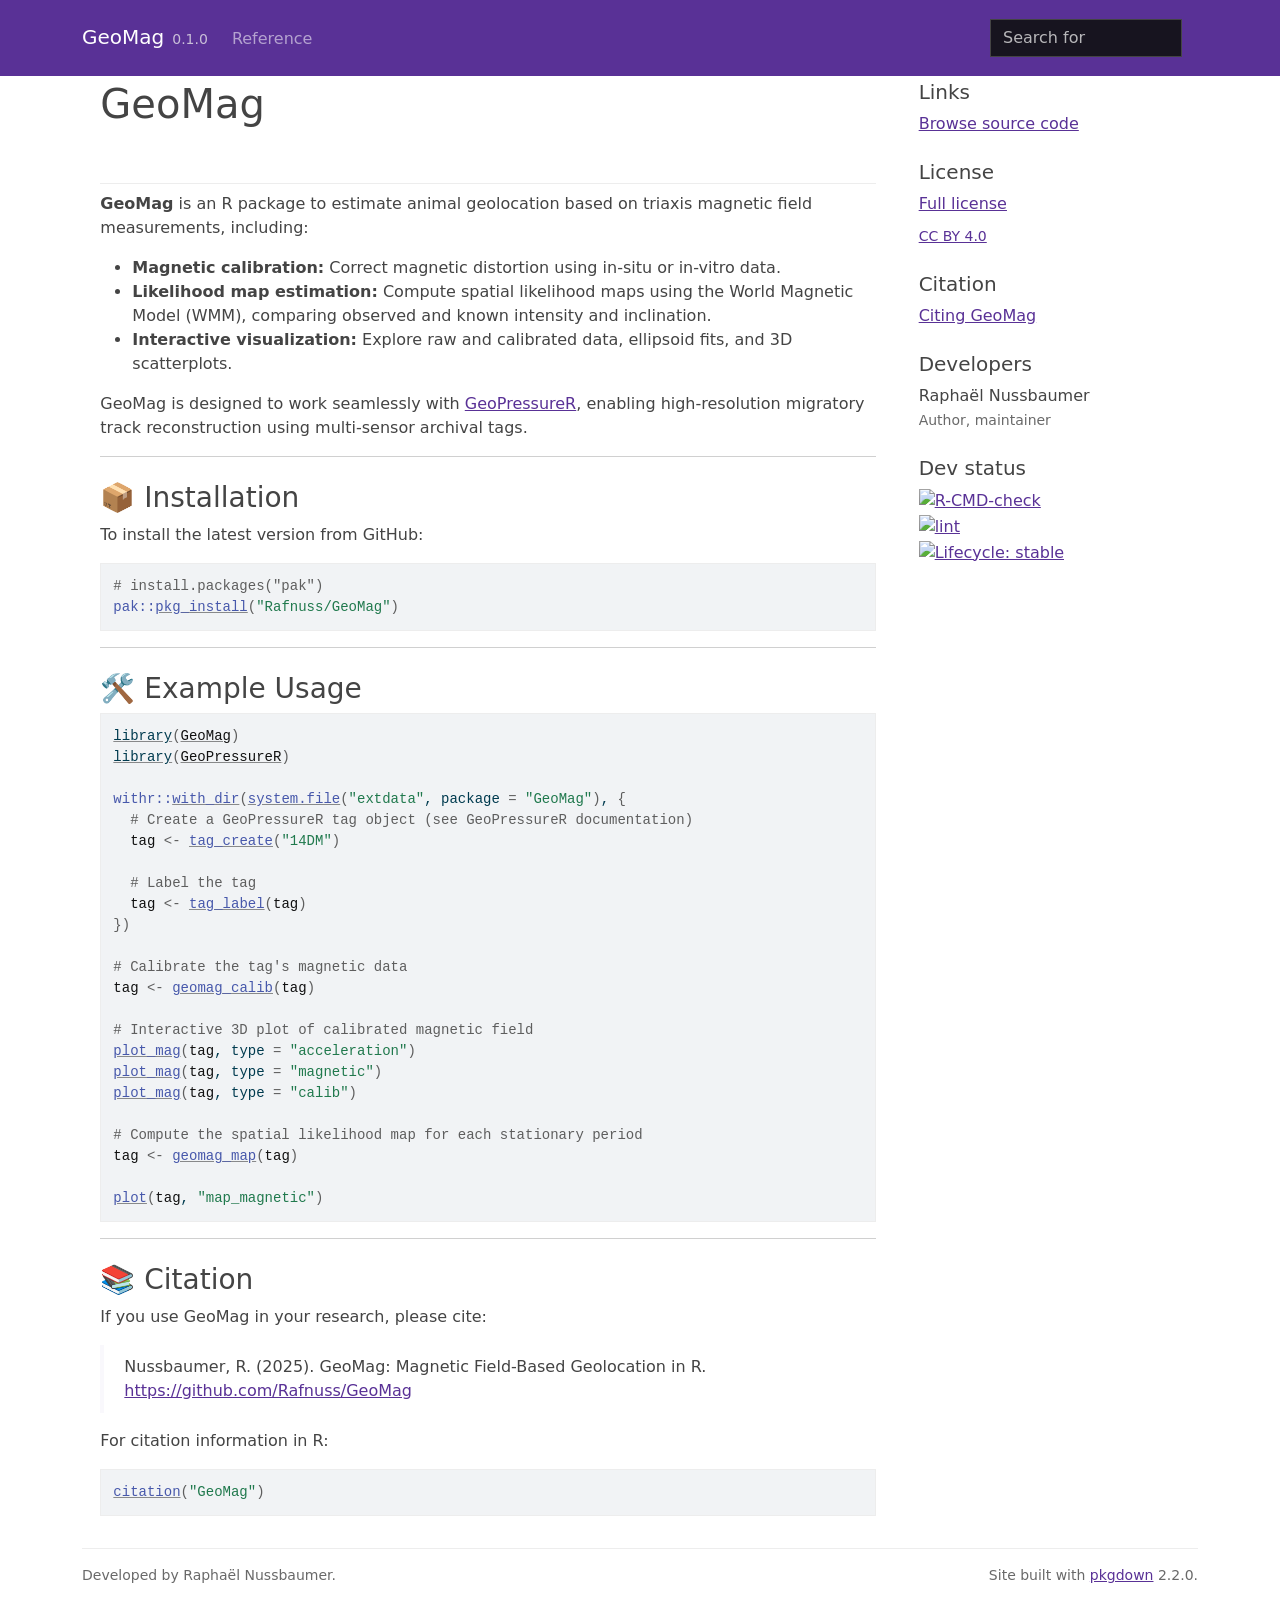
==== index.html @ 4edea18a "Deploying to gh-pages from @ GeoPressure/GeoMag@e01e5991250f959f240f48147a87729125f19604 🚀" ====
<!DOCTYPE html>
<!-- Generated by pkgdown: do not edit by hand --><html lang="en">
<head>
<meta http-equiv="Content-Type" content="text/html; charset=UTF-8">
<meta charset="utf-8">
<meta http-equiv="X-UA-Compatible" content="IE=edge">
<meta name="viewport" content="width=device-width, initial-scale=1, shrink-to-fit=no">
<title>Geolocation by Magnetic Field • GeoMag</title>
<script src="deps/jquery-3.6.0/jquery-3.6.0.min.js"></script><meta name="viewport" content="width=device-width, initial-scale=1, shrink-to-fit=no">
<link href="deps/bootstrap-5.3.1/bootstrap.min.css" rel="stylesheet">
<script src="deps/bootstrap-5.3.1/bootstrap.bundle.min.js"></script><link href="deps/font-awesome-6.5.2/css/all.min.css" rel="stylesheet">
<link href="deps/font-awesome-6.5.2/css/v4-shims.min.css" rel="stylesheet">
<script src="deps/headroom-0.11.0/headroom.min.js"></script><script src="deps/headroom-0.11.0/jQuery.headroom.min.js"></script><script src="deps/bootstrap-toc-1.0.1/bootstrap-toc.min.js"></script><script src="deps/clipboard.js-2.0.11/clipboard.min.js"></script><script src="deps/search-1.0.0/autocomplete.jquery.min.js"></script><script src="deps/search-1.0.0/fuse.min.js"></script><script src="deps/search-1.0.0/mark.min.js"></script><!-- pkgdown --><script src="pkgdown.js"></script><meta property="og:title" content="Geolocation by Magnetic Field">
<meta name="description" content="Provides methods to produce likelihood maps of position based on magnetic field data, including calibration, outlier removal, and interactive 3D visualization. Designed for use with animal geolocation workflows and fully compatible with the GeoPressureR framework (see https://raphaelnussbaumer.com/GeoPressureR). Includes functions for calibration, map generation, and integration with World Magnetic Model data.">
<meta property="og:description" content="Provides methods to produce likelihood maps of position based on magnetic field data, including calibration, outlier removal, and interactive 3D visualization. Designed for use with animal geolocation workflows and fully compatible with the GeoPressureR framework (see https://raphaelnussbaumer.com/GeoPressureR). Includes functions for calibration, map generation, and integration with World Magnetic Model data.">
</head>
<body>
    <a href="#main" class="visually-hidden-focusable">Skip to contents</a>


    <nav class="navbar navbar-expand-lg fixed-top bg-primary" data-bs-theme="dark" aria-label="Site navigation"><div class="container">

    <a class="navbar-brand me-2" href="index.html">GeoMag</a>

    <small class="nav-text text-muted me-auto" data-bs-toggle="tooltip" data-bs-placement="bottom" title="">0.1.0</small>


    <button class="navbar-toggler" type="button" data-bs-toggle="collapse" data-bs-target="#navbar" aria-controls="navbar" aria-expanded="false" aria-label="Toggle navigation">
      <span class="navbar-toggler-icon"></span>
    </button>

    <div id="navbar" class="collapse navbar-collapse ms-3">
      <ul class="navbar-nav me-auto">
<li class="nav-item"><a class="nav-link" href="reference/index.html">Reference</a></li>
      </ul>
<ul class="navbar-nav">
<li class="nav-item"><form class="form-inline" role="search">
 <input class="form-control" type="search" name="search-input" id="search-input" autocomplete="off" aria-label="Search site" placeholder="Search for" data-search-index="search.json">
</form></li>
<li class="nav-item"><a class="external-link nav-link" href="https://github.com/Rafnuss/GeoMag/" aria-label="GitHub"><span class="fa fab fa-github fa-lg"></span></a></li>
      </ul>
</div>


  </div>
</nav><div class="container template-home">
<div class="row">
  <main id="main" class="col-md-9"><div class="section level1">
<div class="page-header"><h1 id="geomag">GeoMag<a class="anchor" aria-label="anchor" href="#geomag"></a>
</h1></div>
<!-- badges: start -->

<p><strong>GeoMag</strong> is an R package to estimate animal geolocation based on triaxis magnetic field measurements, including:</p>
<ul>
<li>
<strong>Magnetic calibration:</strong> Correct magnetic distortion using in-situ or in-vitro data.</li>
<li>
<strong>Likelihood map estimation:</strong> Compute spatial likelihood maps using the World Magnetic Model (WMM), comparing observed and known intensity and inclination.</li>
<li>
<strong>Interactive visualization:</strong> Explore raw and calibrated data, ellipsoid fits, and 3D scatterplots.</li>
</ul>
<p>GeoMag is designed to work seamlessly with <a href="https://raphaelnussbaumer.com/GeoPressureR" class="external-link">GeoPressureR</a>, enabling high-resolution migratory track reconstruction using multi-sensor archival tags.</p>
<hr>
<div class="section level2">
<h2 id="id_-installation">📦 Installation<a class="anchor" aria-label="anchor" href="#id_-installation"></a>
</h2>
<p>To install the latest version from GitHub:</p>
<div class="sourceCode" id="cb1"><pre class="downlit sourceCode r">
<code class="sourceCode R"><span><span class="co"># install.packages("pak")</span></span>
<span><span class="fu">pak</span><span class="fu">::</span><span class="fu"><a href="https://pak.r-lib.org/reference/pkg_install.html" class="external-link">pkg_install</a></span><span class="op">(</span><span class="st">"Rafnuss/GeoMag"</span><span class="op">)</span></span></code></pre></div>
<hr>
</div>
<div class="section level2">
<h2 id="id_️-example-usage">🛠️ Example Usage<a class="anchor" aria-label="anchor" href="#id_%EF%B8%8F-example-usage"></a>
</h2>
<div class="sourceCode" id="cb2"><pre class="downlit sourceCode r">
<code class="sourceCode R"><span><span class="kw"><a href="https://rdrr.io/r/base/library.html" class="external-link">library</a></span><span class="op">(</span><span class="va"><a href="https://github.com/Rafnuss/GeoMag" class="external-link">GeoMag</a></span><span class="op">)</span></span>
<span><span class="kw"><a href="https://rdrr.io/r/base/library.html" class="external-link">library</a></span><span class="op">(</span><span class="va"><a href="https://github.com/GeoPressure/GeoPressureR" class="external-link">GeoPressureR</a></span><span class="op">)</span></span>
<span></span>
<span><span class="fu">withr</span><span class="fu">::</span><span class="fu"><a href="https://withr.r-lib.org/reference/with_dir.html" class="external-link">with_dir</a></span><span class="op">(</span><span class="fu"><a href="https://rdrr.io/r/base/system.file.html" class="external-link">system.file</a></span><span class="op">(</span><span class="st">"extdata"</span>, package <span class="op">=</span> <span class="st">"GeoMag"</span><span class="op">)</span>, <span class="op">{</span></span>
<span>  <span class="co"># Create a GeoPressureR tag object (see GeoPressureR documentation)</span></span>
<span>  <span class="va">tag</span> <span class="op">&lt;-</span> <span class="fu"><a href="https://geopressure.org/GeoPressureR/reference/tag_create.html" class="external-link">tag_create</a></span><span class="op">(</span><span class="st">"14DM"</span><span class="op">)</span></span>
<span></span>
<span>  <span class="co"># Label the tag</span></span>
<span>  <span class="va">tag</span> <span class="op">&lt;-</span> <span class="fu"><a href="https://geopressure.org/GeoPressureR/reference/tag_label.html" class="external-link">tag_label</a></span><span class="op">(</span><span class="va">tag</span><span class="op">)</span></span>
<span><span class="op">}</span><span class="op">)</span></span>
<span></span>
<span><span class="co"># Calibrate the tag's magnetic data</span></span>
<span><span class="va">tag</span> <span class="op">&lt;-</span> <span class="fu"><a href="reference/geomag_calib.html">geomag_calib</a></span><span class="op">(</span><span class="va">tag</span><span class="op">)</span></span>
<span></span>
<span><span class="co"># Interactive 3D plot of calibrated magnetic field</span></span>
<span><span class="fu"><a href="reference/plot_mag.html">plot_mag</a></span><span class="op">(</span><span class="va">tag</span>, type <span class="op">=</span> <span class="st">"acceleration"</span><span class="op">)</span></span>
<span><span class="fu"><a href="reference/plot_mag.html">plot_mag</a></span><span class="op">(</span><span class="va">tag</span>, type <span class="op">=</span> <span class="st">"magnetic"</span><span class="op">)</span></span>
<span><span class="fu"><a href="reference/plot_mag.html">plot_mag</a></span><span class="op">(</span><span class="va">tag</span>, type <span class="op">=</span> <span class="st">"calib"</span><span class="op">)</span></span>
<span></span>
<span><span class="co"># Compute the spatial likelihood map for each stationary period</span></span>
<span><span class="va">tag</span> <span class="op">&lt;-</span> <span class="fu"><a href="reference/geomag_map.html">geomag_map</a></span><span class="op">(</span><span class="va">tag</span><span class="op">)</span></span>
<span></span>
<span><span class="fu"><a href="https://rdrr.io/r/graphics/plot.default.html" class="external-link">plot</a></span><span class="op">(</span><span class="va">tag</span>, <span class="st">"map_magnetic"</span><span class="op">)</span></span></code></pre></div>
<hr>
</div>
<div class="section level2">
<h2 id="id_-citation">📚 Citation<a class="anchor" aria-label="anchor" href="#id_-citation"></a>
</h2>
<p>If you use GeoMag in your research, please cite:</p>
<blockquote>
<p>Nussbaumer, R. (2025). GeoMag: Magnetic Field-Based Geolocation in R. <a href="https://github.com/Rafnuss/GeoMag" class="external-link uri">https://github.com/Rafnuss/GeoMag</a></p>
</blockquote>
<p>For citation information in R:</p>
<div class="sourceCode" id="cb3"><pre class="downlit sourceCode r">
<code class="sourceCode R"><span><span class="fu"><a href="https://rdrr.io/r/utils/citation.html" class="external-link">citation</a></span><span class="op">(</span><span class="st">"GeoMag"</span><span class="op">)</span></span></code></pre></div>
</div>
</div>
  </main><aside class="col-md-3"><div class="links">
<h2 data-toc-skip>Links</h2>
<ul class="list-unstyled">
<li><a href="https://github.com/Rafnuss/GeoMag/" class="external-link">Browse source code</a></li>
</ul>
</div>

<div class="license">
<h2 data-toc-skip>License</h2>
<ul class="list-unstyled">
<li><a href="LICENSE.html">Full license</a></li>
<li><small><a href="https://creativecommons.org/licenses/by/4.0" class="external-link">CC BY 4.0</a></small></li>
</ul>
</div>


<div class="citation">
<h2 data-toc-skip>Citation</h2>
<ul class="list-unstyled">
<li><a href="authors.html#citation">Citing GeoMag</a></li>
</ul>
</div>

<div class="developers">
<h2 data-toc-skip>Developers</h2>
<ul class="list-unstyled">
<li>Raphaël Nussbaumer <br><small class="roles"> Author, maintainer </small> <a href="https://orcid.org/0000-0002-8185-1020" target="orcid.widget" aria-label="ORCID" class="external-link"><span class="fab fa-orcid orcid" aria-hidden="true"></span></a>  </li>
</ul>
</div>

<div class="dev-status">
<h2 data-toc-skip>Dev status</h2>
<ul class="list-unstyled">
<li><a href="https://github.com/Rafnuss/GeoMag/actions/workflows/R-CMD-check.yaml" class="external-link"><img src="https://github.com/Rafnuss/GeoMag/actions/workflows/R-CMD-check.yaml/badge.svg" alt="R-CMD-check"></a></li>
<li><a href="https://github.com/Rafnuss/GeoMag/actions/workflows/lint.yaml" class="external-link"><img src="https://github.com/Rafnuss/GeoMag/actions/workflows/lint.yaml/badge.svg" alt="lint"></a></li>
<li><a href="https://lifecycle.r-lib.org/articles/stages.html#stable" class="external-link"><img src="https://img.shields.io/badge/lifecycle-stable-brightgreen.svg" alt="Lifecycle: stable"></a></li>
</ul>
</div>

  </aside>
</div>


    <footer><div class="pkgdown-footer-left">
  <p>Developed by Raphaël Nussbaumer.</p>
</div>

<div class="pkgdown-footer-right">
  <p>Site built with <a href="https://pkgdown.r-lib.org/" class="external-link">pkgdown</a> 2.2.0.</p>
</div>

    </footer>
</div>





  </body>
</html>
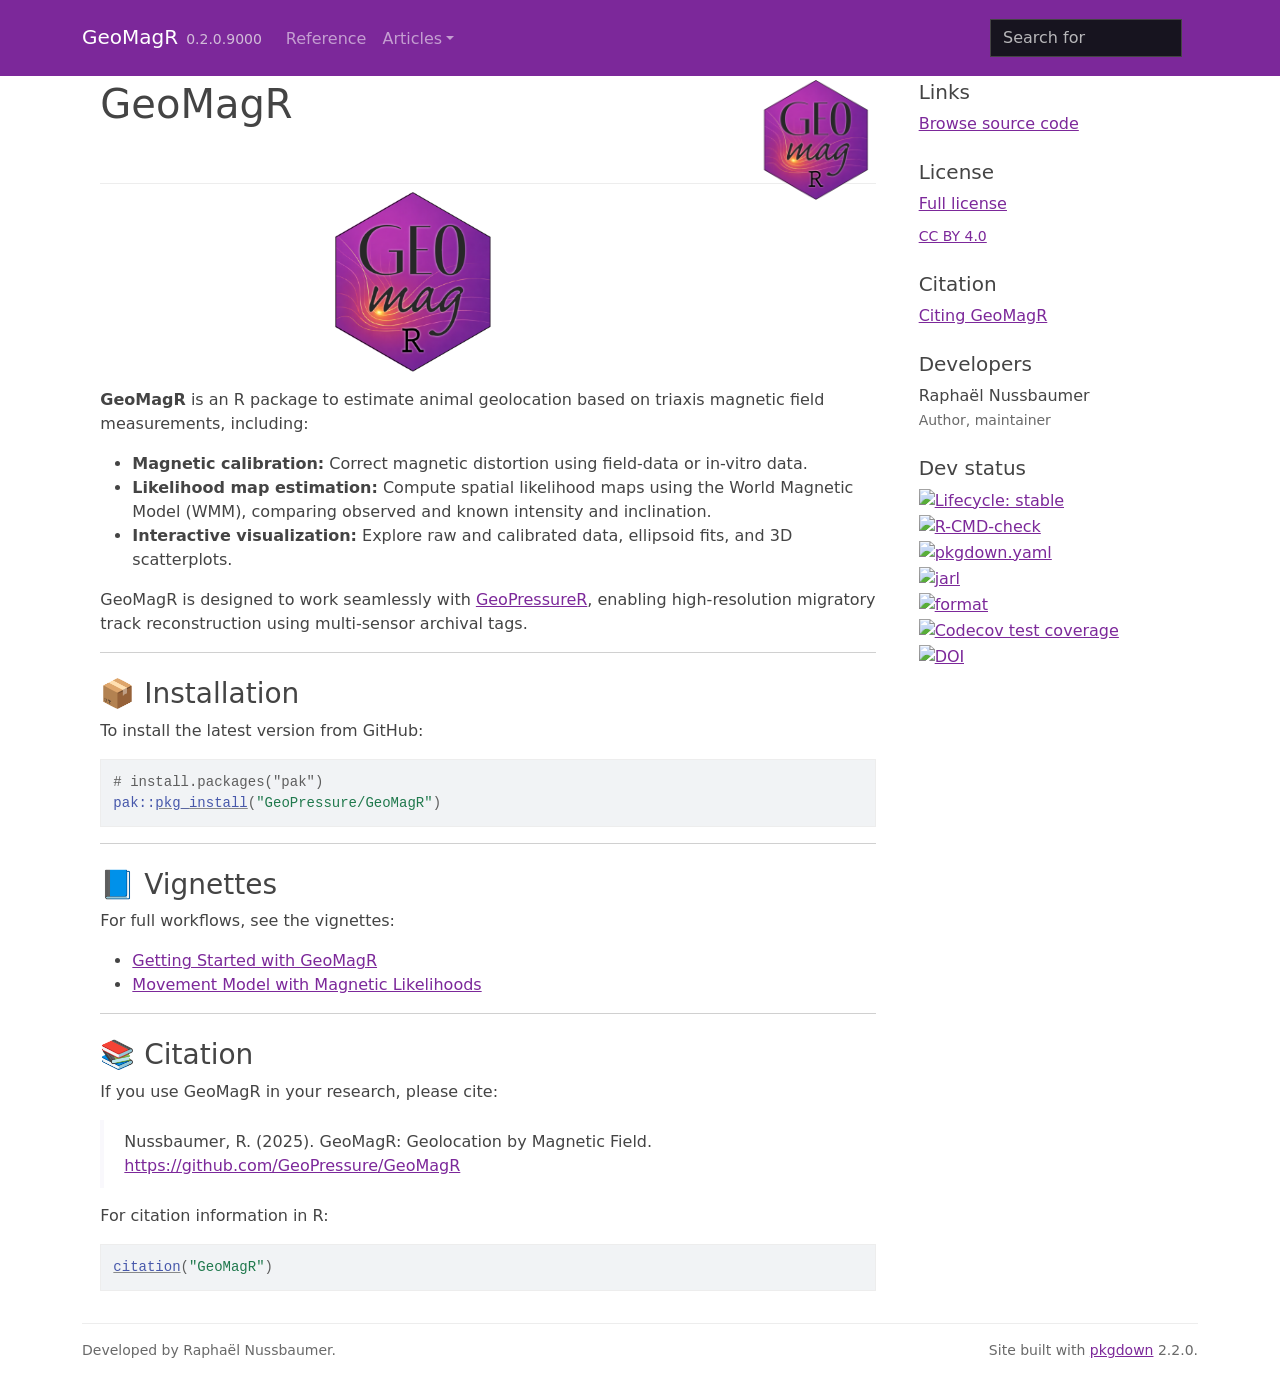
==== commit b90761df: "Deploying to gh-pages from @ GeoPressure/GeoMagR@e461bba02faadb54781a39799e1e3f220536079c 🚀" ====
--- a/index.html
+++ b/index.html
@@ -1,18 +1,24 @@
 <!DOCTYPE html>
-<!-- Generated by pkgdown: do not edit by hand --><html lang="en">
+<!-- Generated by pkgdown: do not edit by hand --><html lang="en-US">
 <head>
 <meta http-equiv="Content-Type" content="text/html; charset=UTF-8">
 <meta charset="utf-8">
 <meta http-equiv="X-UA-Compatible" content="IE=edge">
 <meta name="viewport" content="width=device-width, initial-scale=1, shrink-to-fit=no">
-<title>Geolocation by Magnetic Field • GeoMag</title>
+<title>Geolocation by Magnetic Field • GeoMagR</title>
+<!-- favicons --><link rel="icon" type="image/png" sizes="96x96" href="favicon-96x96.png">
+<link rel="icon" type="”image/svg+xml”" href="favicon.svg">
+<link rel="apple-touch-icon" sizes="180x180" href="apple-touch-icon.png">
+<link rel="icon" sizes="any" href="favicon.ico">
+<link rel="manifest" href="site.webmanifest">
 <script src="deps/jquery-3.6.0/jquery-3.6.0.min.js"></script><meta name="viewport" content="width=device-width, initial-scale=1, shrink-to-fit=no">
 <link href="deps/bootstrap-5.3.1/bootstrap.min.css" rel="stylesheet">
 <script src="deps/bootstrap-5.3.1/bootstrap.bundle.min.js"></script><link href="deps/font-awesome-6.5.2/css/all.min.css" rel="stylesheet">
 <link href="deps/font-awesome-6.5.2/css/v4-shims.min.css" rel="stylesheet">
 <script src="deps/headroom-0.11.0/headroom.min.js"></script><script src="deps/headroom-0.11.0/jQuery.headroom.min.js"></script><script src="deps/bootstrap-toc-1.0.1/bootstrap-toc.min.js"></script><script src="deps/clipboard.js-2.0.11/clipboard.min.js"></script><script src="deps/search-1.0.0/autocomplete.jquery.min.js"></script><script src="deps/search-1.0.0/fuse.min.js"></script><script src="deps/search-1.0.0/mark.min.js"></script><!-- pkgdown --><script src="pkgdown.js"></script><meta property="og:title" content="Geolocation by Magnetic Field">
-<meta name="description" content="Provides methods to produce likelihood maps of position based on magnetic field data, including calibration, outlier removal, and interactive 3D visualization. Designed for use with animal geolocation workflows and fully compatible with the GeoPressureR framework (see https://raphaelnussbaumer.com/GeoPressureR). Includes functions for calibration, map generation, and integration with World Magnetic Model data.">
-<meta property="og:description" content="Provides methods to produce likelihood maps of position based on magnetic field data, including calibration, outlier removal, and interactive 3D visualization. Designed for use with animal geolocation workflows and fully compatible with the GeoPressureR framework (see https://raphaelnussbaumer.com/GeoPressureR). Includes functions for calibration, map generation, and integration with World Magnetic Model data.">
+<meta name="description" content="Provides methods to produce likelihood maps of position based on magnetic field data, including calibration, outlier removal, and interactive 3D visualization. Designed for use with animal geolocation workflows and fully compatible with the GeoPressureR framework (see https://geopressure.org/GeoPressureR). Includes functions for calibration, map generation, and integration with World Magnetic Model data.">
+<meta property="og:description" content="Provides methods to produce likelihood maps of position based on magnetic field data, including calibration, outlier removal, and interactive 3D visualization. Designed for use with animal geolocation workflows and fully compatible with the GeoPressureR framework (see https://geopressure.org/GeoPressureR). Includes functions for calibration, map generation, and integration with World Magnetic Model data.">
+<meta property="og:image" content="https://geopressure.org/GeoMagR/logo.png">
 </head>
 <body>
     <a href="#main" class="visually-hidden-focusable">Skip to contents</a>
@@ -20,9 +26,9 @@
 
     <nav class="navbar navbar-expand-lg fixed-top bg-primary" data-bs-theme="dark" aria-label="Site navigation"><div class="container">
 
-    <a class="navbar-brand me-2" href="index.html">GeoMag</a>
+    <a class="navbar-brand me-2" href="index.html">GeoMagR</a>
 
-    <small class="nav-text text-muted me-auto" data-bs-toggle="tooltip" data-bs-placement="bottom" title="">0.1.0</small>
+    <small class="nav-text text-muted me-auto" data-bs-toggle="tooltip" data-bs-placement="bottom" title="">0.2.0.9000</small>
 
 
     <button class="navbar-toggler" type="button" data-bs-toggle="collapse" data-bs-target="#navbar" aria-controls="navbar" aria-expanded="false" aria-label="Toggle navigation">
@@ -32,12 +38,19 @@
     <div id="navbar" class="collapse navbar-collapse ms-3">
       <ul class="navbar-nav me-auto">
 <li class="nav-item"><a class="nav-link" href="reference/index.html">Reference</a></li>
+<li class="nav-item dropdown">
+  <button class="nav-link dropdown-toggle" type="button" id="dropdown-articles" data-bs-toggle="dropdown" aria-expanded="false" aria-haspopup="true">Articles</button>
+  <ul class="dropdown-menu" aria-labelledby="dropdown-articles">
+<li><a class="dropdown-item" href="articles/getting-started.html">Getting Started with GeoMagR</a></li>
+    <li><a class="dropdown-item" href="articles/movement-model-magnetic-likelihood.html">Movement Model with Magnetic Likelihoods</a></li>
+  </ul>
+</li>
       </ul>
 <ul class="navbar-nav">
 <li class="nav-item"><form class="form-inline" role="search">
  <input class="form-control" type="search" name="search-input" id="search-input" autocomplete="off" aria-label="Search site" placeholder="Search for" data-search-index="search.json">
 </form></li>
-<li class="nav-item"><a class="external-link nav-link" href="https://github.com/Rafnuss/GeoMag/" aria-label="GitHub"><span class="fa fab fa-github fa-lg"></span></a></li>
+<li class="nav-item"><a class="external-link nav-link" href="https://github.com/GeoPressure/GeoMagR/" aria-label="GitHub"><span class="fa fab fa-github fa-lg"></span></a></li>
       </ul>
 </div>
 
@@ -46,20 +59,24 @@
 </nav><div class="container template-home">
 <div class="row">
   <main id="main" class="col-md-9"><div class="section level1">
-<div class="page-header"><h1 id="geomag">GeoMag<a class="anchor" aria-label="anchor" href="#geomag"></a>
-</h1></div>
+<div class="page-header">
+<img src="logo.png" class="logo" alt=""><h1 id="geomagr">GeoMagR<a class="anchor" aria-label="anchor" href="#geomagr"></a>
+</h1>
+</div>
+<p align="center">
+<img src="reference/figures/logo.png" alt="GeoMagR logo" width="180"></p>
 <!-- badges: start -->
 
-<p><strong>GeoMag</strong> is an R package to estimate animal geolocation based on triaxis magnetic field measurements, including:</p>
+<p><strong>GeoMagR</strong> is an R package to estimate animal geolocation based on triaxis magnetic field measurements, including:</p>
 <ul>
 <li>
-<strong>Magnetic calibration:</strong> Correct magnetic distortion using in-situ or in-vitro data.</li>
+<strong>Magnetic calibration:</strong> Correct magnetic distortion using field-data or in-vitro data.</li>
 <li>
 <strong>Likelihood map estimation:</strong> Compute spatial likelihood maps using the World Magnetic Model (WMM), comparing observed and known intensity and inclination.</li>
 <li>
 <strong>Interactive visualization:</strong> Explore raw and calibrated data, ellipsoid fits, and 3D scatterplots.</li>
 </ul>
-<p>GeoMag is designed to work seamlessly with <a href="https://raphaelnussbaumer.com/GeoPressureR" class="external-link">GeoPressureR</a>, enabling high-resolution migratory track reconstruction using multi-sensor archival tags.</p>
+<p>GeoMagR is designed to work seamlessly with <a href="https://geopressure.org/GeoPressureR" class="external-link">GeoPressureR</a>, enabling high-resolution migratory track reconstruction using multi-sensor archival tags.</p>
 <hr>
 <div class="section level2">
 <h2 id="id_-installation">📦 Installation<a class="anchor" aria-label="anchor" href="#id_-installation"></a>
@@ -67,54 +84,35 @@
 <p>To install the latest version from GitHub:</p>
 <div class="sourceCode" id="cb1"><pre class="downlit sourceCode r">
 <code class="sourceCode R"><span><span class="co"># install.packages("pak")</span></span>
-<span><span class="fu">pak</span><span class="fu">::</span><span class="fu"><a href="https://pak.r-lib.org/reference/pkg_install.html" class="external-link">pkg_install</a></span><span class="op">(</span><span class="st">"Rafnuss/GeoMag"</span><span class="op">)</span></span></code></pre></div>
+<span><span class="fu">pak</span><span class="fu">::</span><span class="fu"><a href="https://pak.r-lib.org/reference/pkg_install.html" class="external-link">pkg_install</a></span><span class="op">(</span><span class="st">"GeoPressure/GeoMagR"</span><span class="op">)</span></span></code></pre></div>
 <hr>
 </div>
 <div class="section level2">
-<h2 id="id_️-example-usage">🛠️ Example Usage<a class="anchor" aria-label="anchor" href="#id_%EF%B8%8F-example-usage"></a>
+<h2 id="id_-vignettes">📘 Vignettes<a class="anchor" aria-label="anchor" href="#id_-vignettes"></a>
 </h2>
-<div class="sourceCode" id="cb2"><pre class="downlit sourceCode r">
-<code class="sourceCode R"><span><span class="kw"><a href="https://rdrr.io/r/base/library.html" class="external-link">library</a></span><span class="op">(</span><span class="va"><a href="https://github.com/Rafnuss/GeoMag" class="external-link">GeoMag</a></span><span class="op">)</span></span>
-<span><span class="kw"><a href="https://rdrr.io/r/base/library.html" class="external-link">library</a></span><span class="op">(</span><span class="va"><a href="https://github.com/GeoPressure/GeoPressureR" class="external-link">GeoPressureR</a></span><span class="op">)</span></span>
-<span></span>
-<span><span class="fu">withr</span><span class="fu">::</span><span class="fu"><a href="https://withr.r-lib.org/reference/with_dir.html" class="external-link">with_dir</a></span><span class="op">(</span><span class="fu"><a href="https://rdrr.io/r/base/system.file.html" class="external-link">system.file</a></span><span class="op">(</span><span class="st">"extdata"</span>, package <span class="op">=</span> <span class="st">"GeoMag"</span><span class="op">)</span>, <span class="op">{</span></span>
-<span>  <span class="co"># Create a GeoPressureR tag object (see GeoPressureR documentation)</span></span>
-<span>  <span class="va">tag</span> <span class="op">&lt;-</span> <span class="fu"><a href="https://geopressure.org/GeoPressureR/reference/tag_create.html" class="external-link">tag_create</a></span><span class="op">(</span><span class="st">"14DM"</span><span class="op">)</span></span>
-<span></span>
-<span>  <span class="co"># Label the tag</span></span>
-<span>  <span class="va">tag</span> <span class="op">&lt;-</span> <span class="fu"><a href="https://geopressure.org/GeoPressureR/reference/tag_label.html" class="external-link">tag_label</a></span><span class="op">(</span><span class="va">tag</span><span class="op">)</span></span>
-<span><span class="op">}</span><span class="op">)</span></span>
-<span></span>
-<span><span class="co"># Calibrate the tag's magnetic data</span></span>
-<span><span class="va">tag</span> <span class="op">&lt;-</span> <span class="fu"><a href="reference/geomag_calib.html">geomag_calib</a></span><span class="op">(</span><span class="va">tag</span><span class="op">)</span></span>
-<span></span>
-<span><span class="co"># Interactive 3D plot of calibrated magnetic field</span></span>
-<span><span class="fu"><a href="reference/plot_mag.html">plot_mag</a></span><span class="op">(</span><span class="va">tag</span>, type <span class="op">=</span> <span class="st">"acceleration"</span><span class="op">)</span></span>
-<span><span class="fu"><a href="reference/plot_mag.html">plot_mag</a></span><span class="op">(</span><span class="va">tag</span>, type <span class="op">=</span> <span class="st">"magnetic"</span><span class="op">)</span></span>
-<span><span class="fu"><a href="reference/plot_mag.html">plot_mag</a></span><span class="op">(</span><span class="va">tag</span>, type <span class="op">=</span> <span class="st">"calib"</span><span class="op">)</span></span>
-<span></span>
-<span><span class="co"># Compute the spatial likelihood map for each stationary period</span></span>
-<span><span class="va">tag</span> <span class="op">&lt;-</span> <span class="fu"><a href="reference/geomag_map.html">geomag_map</a></span><span class="op">(</span><span class="va">tag</span><span class="op">)</span></span>
-<span></span>
-<span><span class="fu"><a href="https://rdrr.io/r/graphics/plot.default.html" class="external-link">plot</a></span><span class="op">(</span><span class="va">tag</span>, <span class="st">"map_magnetic"</span><span class="op">)</span></span></code></pre></div>
+<p>For full workflows, see the vignettes:</p>
+<ul>
+<li><a href="https://geopressure.org/GeoMagR/articles/getting-started.html">Getting Started with GeoMagR</a></li>
+<li><a href="https://geopressure.org/GeoMagR/articles/movement-model-magnetic-likelihood.html">Movement Model with Magnetic Likelihoods</a></li>
+</ul>
 <hr>
 </div>
 <div class="section level2">
 <h2 id="id_-citation">📚 Citation<a class="anchor" aria-label="anchor" href="#id_-citation"></a>
 </h2>
-<p>If you use GeoMag in your research, please cite:</p>
+<p>If you use GeoMagR in your research, please cite:</p>
 <blockquote>
-<p>Nussbaumer, R. (2025). GeoMag: Magnetic Field-Based Geolocation in R. <a href="https://github.com/Rafnuss/GeoMag" class="external-link uri">https://github.com/Rafnuss/GeoMag</a></p>
+<p>Nussbaumer, R. (2025). GeoMagR: Geolocation by Magnetic Field. <a href="https://github.com/GeoPressure/GeoMagR" class="external-link uri">https://github.com/GeoPressure/GeoMagR</a></p>
 </blockquote>
 <p>For citation information in R:</p>
-<div class="sourceCode" id="cb3"><pre class="downlit sourceCode r">
-<code class="sourceCode R"><span><span class="fu"><a href="https://rdrr.io/r/utils/citation.html" class="external-link">citation</a></span><span class="op">(</span><span class="st">"GeoMag"</span><span class="op">)</span></span></code></pre></div>
+<div class="sourceCode" id="cb2"><pre class="downlit sourceCode r">
+<code class="sourceCode R"><span><span class="fu"><a href="https://rdrr.io/r/utils/citation.html" class="external-link">citation</a></span><span class="op">(</span><span class="st">"GeoMagR"</span><span class="op">)</span></span></code></pre></div>
 </div>
 </div>
   </main><aside class="col-md-3"><div class="links">
 <h2 data-toc-skip>Links</h2>
 <ul class="list-unstyled">
-<li><a href="https://github.com/Rafnuss/GeoMag/" class="external-link">Browse source code</a></li>
+<li><a href="https://github.com/GeoPressure/GeoMagR/" class="external-link">Browse source code</a></li>
 </ul>
 </div>
 
@@ -130,7 +128,7 @@
 <div class="citation">
 <h2 data-toc-skip>Citation</h2>
 <ul class="list-unstyled">
-<li><a href="authors.html#citation">Citing GeoMag</a></li>
+<li><a href="authors.html#citation">Citing GeoMagR</a></li>
 </ul>
 </div>
 
@@ -144,9 +142,13 @@
 <div class="dev-status">
 <h2 data-toc-skip>Dev status</h2>
 <ul class="list-unstyled">
-<li><a href="https://github.com/Rafnuss/GeoMag/actions/workflows/R-CMD-check.yaml" class="external-link"><img src="https://github.com/Rafnuss/GeoMag/actions/workflows/R-CMD-check.yaml/badge.svg" alt="R-CMD-check"></a></li>
-<li><a href="https://github.com/Rafnuss/GeoMag/actions/workflows/lint.yaml" class="external-link"><img src="https://github.com/Rafnuss/GeoMag/actions/workflows/lint.yaml/badge.svg" alt="lint"></a></li>
 <li><a href="https://lifecycle.r-lib.org/articles/stages.html#stable" class="external-link"><img src="https://img.shields.io/badge/lifecycle-stable-brightgreen.svg" alt="Lifecycle: stable"></a></li>
+<li><a href="https://github.com/GeoPressure/GeoMagR/actions/workflows/R-CMD-check.yaml" class="external-link"><img src="https://github.com/GeoPressure/GeoMagR/actions/workflows/R-CMD-check.yaml/badge.svg" alt="R-CMD-check"></a></li>
+<li><a href="https://github.com/GeoPressure/GeoMagR/actions/workflows/pkgdown.yaml" class="external-link"><img src="https://github.com/GeoPressure/GeoMagR/actions/workflows/pkgdown.yaml/badge.svg" alt="pkgdown.yaml"></a></li>
+<li><a href="https://github.com/GeoPressure/GeoMagR/actions/workflows/jarl-check.yml" class="external-link"><img src="https://github.com/GeoPressure/GeoMagR/actions/workflows/jarl-check.yml/badge.svg" alt="jarl"></a></li>
+<li><a href="https://github.com/GeoPressure/GeoMagR/actions/workflows/format-check.yml" class="external-link"><img src="https://github.com/GeoPressure/GeoMagR/actions/workflows/format-check.yml/badge.svg" alt="format"></a></li>
+<li><a href="https://app.codecov.io/gh/GeoPressure/GeoMagR" class="external-link"><img src="https://codecov.io/gh/GeoPressure/GeoMagR/graph/badge.svg" alt="Codecov test coverage"></a></li>
+<li><a href="https://doi.org/10.5281/zenodo.19217142" class="external-link"><img src="https://zenodo.org/badge/DOI/10.5281/zenodo.19217142.svg" alt="DOI"></a></li>
 </ul>
 </div>
 
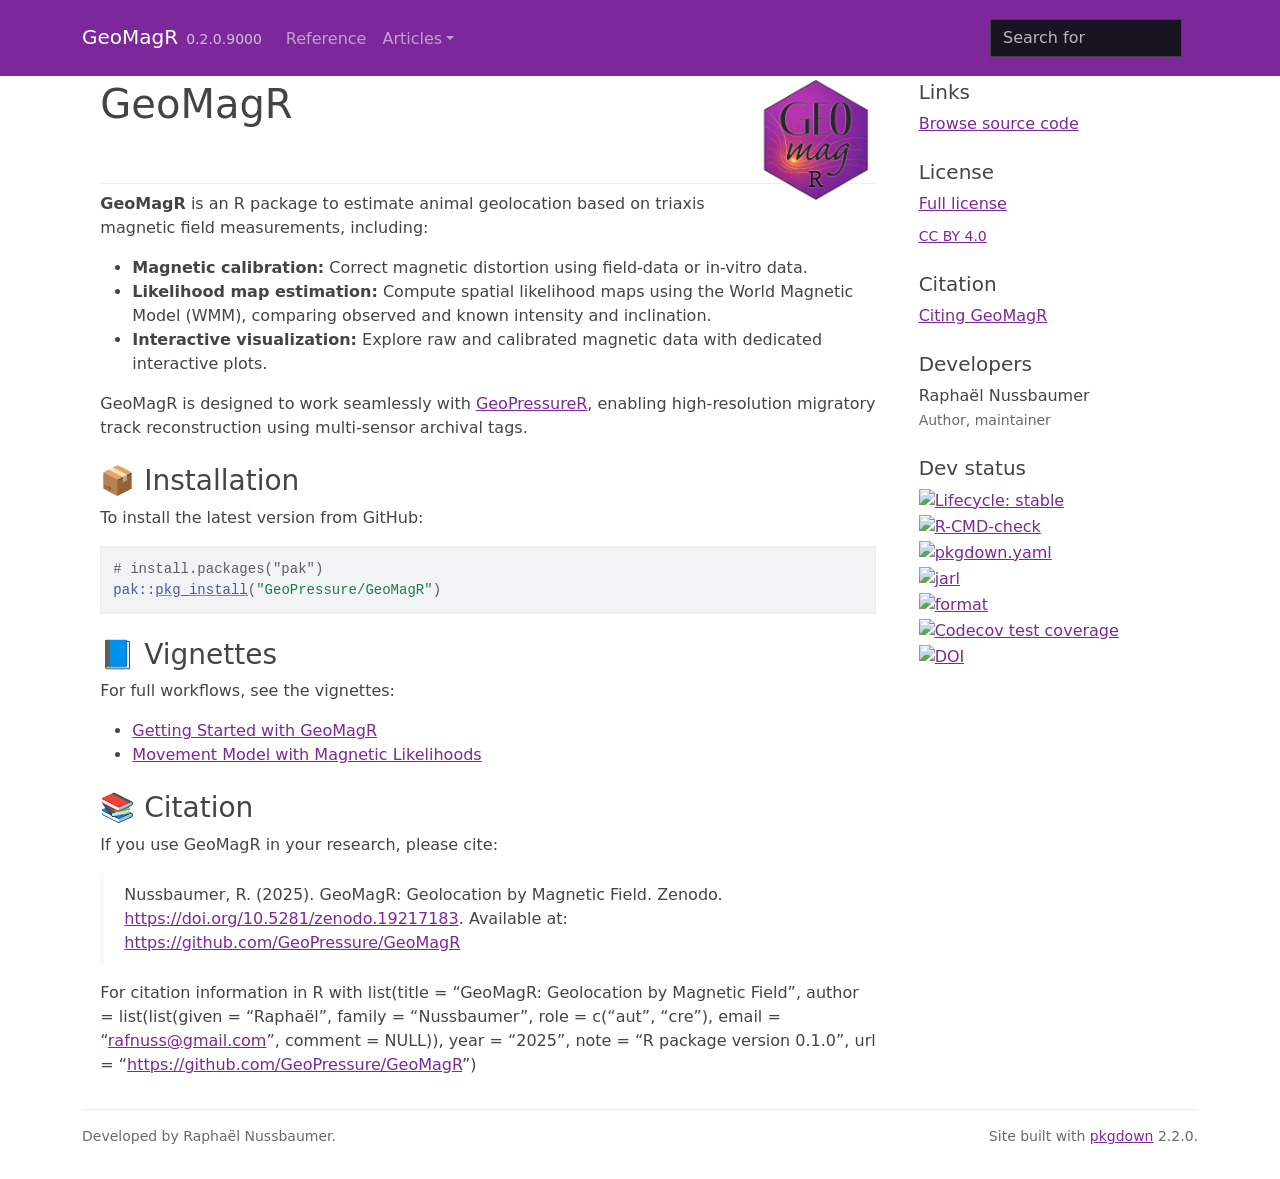
==== commit ef400419: "Deploying to gh-pages from @ GeoPressure/GeoMagR@8b83a42d90179a1e5778c6ba6e244c99cc7f441f 🚀" ====
--- a/index.html
+++ b/index.html
@@ -60,11 +60,9 @@
 <div class="row">
   <main id="main" class="col-md-9"><div class="section level1">
 <div class="page-header">
-<img src="logo.png" class="logo" alt=""><h1 id="geomagr">GeoMagR<a class="anchor" aria-label="anchor" href="#geomagr"></a>
+<img src="logo.png" class="logo" alt=""><h1 id="geomagr-">GeoMagR <a class="anchor" aria-label="anchor" href="#geomagr-"></a>
 </h1>
 </div>
-<p align="center">
-<img src="reference/figures/logo.png" alt="GeoMagR logo" width="180"></p>
 <!-- badges: start -->
 
 <p><strong>GeoMagR</strong> is an R package to estimate animal geolocation based on triaxis magnetic field measurements, including:</p>
@@ -74,10 +72,9 @@
 <li>
 <strong>Likelihood map estimation:</strong> Compute spatial likelihood maps using the World Magnetic Model (WMM), comparing observed and known intensity and inclination.</li>
 <li>
-<strong>Interactive visualization:</strong> Explore raw and calibrated data, ellipsoid fits, and 3D scatterplots.</li>
+<strong>Interactive visualization:</strong> Explore raw and calibrated magnetic data with dedicated interactive plots.</li>
 </ul>
 <p>GeoMagR is designed to work seamlessly with <a href="https://geopressure.org/GeoPressureR" class="external-link">GeoPressureR</a>, enabling high-resolution migratory track reconstruction using multi-sensor archival tags.</p>
-<hr>
 <div class="section level2">
 <h2 id="id_-installation">📦 Installation<a class="anchor" aria-label="anchor" href="#id_-installation"></a>
 </h2>
@@ -85,7 +82,6 @@
 <div class="sourceCode" id="cb1"><pre class="downlit sourceCode r">
 <code class="sourceCode R"><span><span class="co"># install.packages("pak")</span></span>
 <span><span class="fu">pak</span><span class="fu">::</span><span class="fu"><a href="https://pak.r-lib.org/reference/pkg_install.html" class="external-link">pkg_install</a></span><span class="op">(</span><span class="st">"GeoPressure/GeoMagR"</span><span class="op">)</span></span></code></pre></div>
-<hr>
 </div>
 <div class="section level2">
 <h2 id="id_-vignettes">📘 Vignettes<a class="anchor" aria-label="anchor" href="#id_-vignettes"></a>
@@ -95,18 +91,15 @@
 <li><a href="https://geopressure.org/GeoMagR/articles/getting-started.html">Getting Started with GeoMagR</a></li>
 <li><a href="https://geopressure.org/GeoMagR/articles/movement-model-magnetic-likelihood.html">Movement Model with Magnetic Likelihoods</a></li>
 </ul>
-<hr>
 </div>
 <div class="section level2">
 <h2 id="id_-citation">📚 Citation<a class="anchor" aria-label="anchor" href="#id_-citation"></a>
 </h2>
 <p>If you use GeoMagR in your research, please cite:</p>
 <blockquote>
-<p>Nussbaumer, R. (2025). GeoMagR: Geolocation by Magnetic Field. <a href="https://github.com/GeoPressure/GeoMagR" class="external-link uri">https://github.com/GeoPressure/GeoMagR</a></p>
+<p>Nussbaumer, R. (2025). GeoMagR: Geolocation by Magnetic Field. Zenodo. <a href="https://doi.org/10.5281/zenodo.19217183" class="external-link uri">https://doi.org/10.5281/zenodo.19217183</a>. Available at: <a href="https://github.com/GeoPressure/GeoMagR" class="external-link uri">https://github.com/GeoPressure/GeoMagR</a></p>
 </blockquote>
-<p>For citation information in R:</p>
-<div class="sourceCode" id="cb2"><pre class="downlit sourceCode r">
-<code class="sourceCode R"><span><span class="fu"><a href="https://rdrr.io/r/utils/citation.html" class="external-link">citation</a></span><span class="op">(</span><span class="st">"GeoMagR"</span><span class="op">)</span></span></code></pre></div>
+<p>For citation information in R with list(title = “GeoMagR: Geolocation by Magnetic Field”, author = list(list(given = “Raphaël”, family = “Nussbaumer”, role = c(“aut”, “cre”), email = “<a href="mailto:rafnuss@gmail.com" class="email">rafnuss@gmail.com</a>”, comment = NULL)), year = “2025”, note = “R package version 0.1.0”, url = “<a href="https://github.com/GeoPressure/GeoMagR" class="external-link uri">https://github.com/GeoPressure/GeoMagR</a>”)</p>
 </div>
 </div>
   </main><aside class="col-md-3"><div class="links">
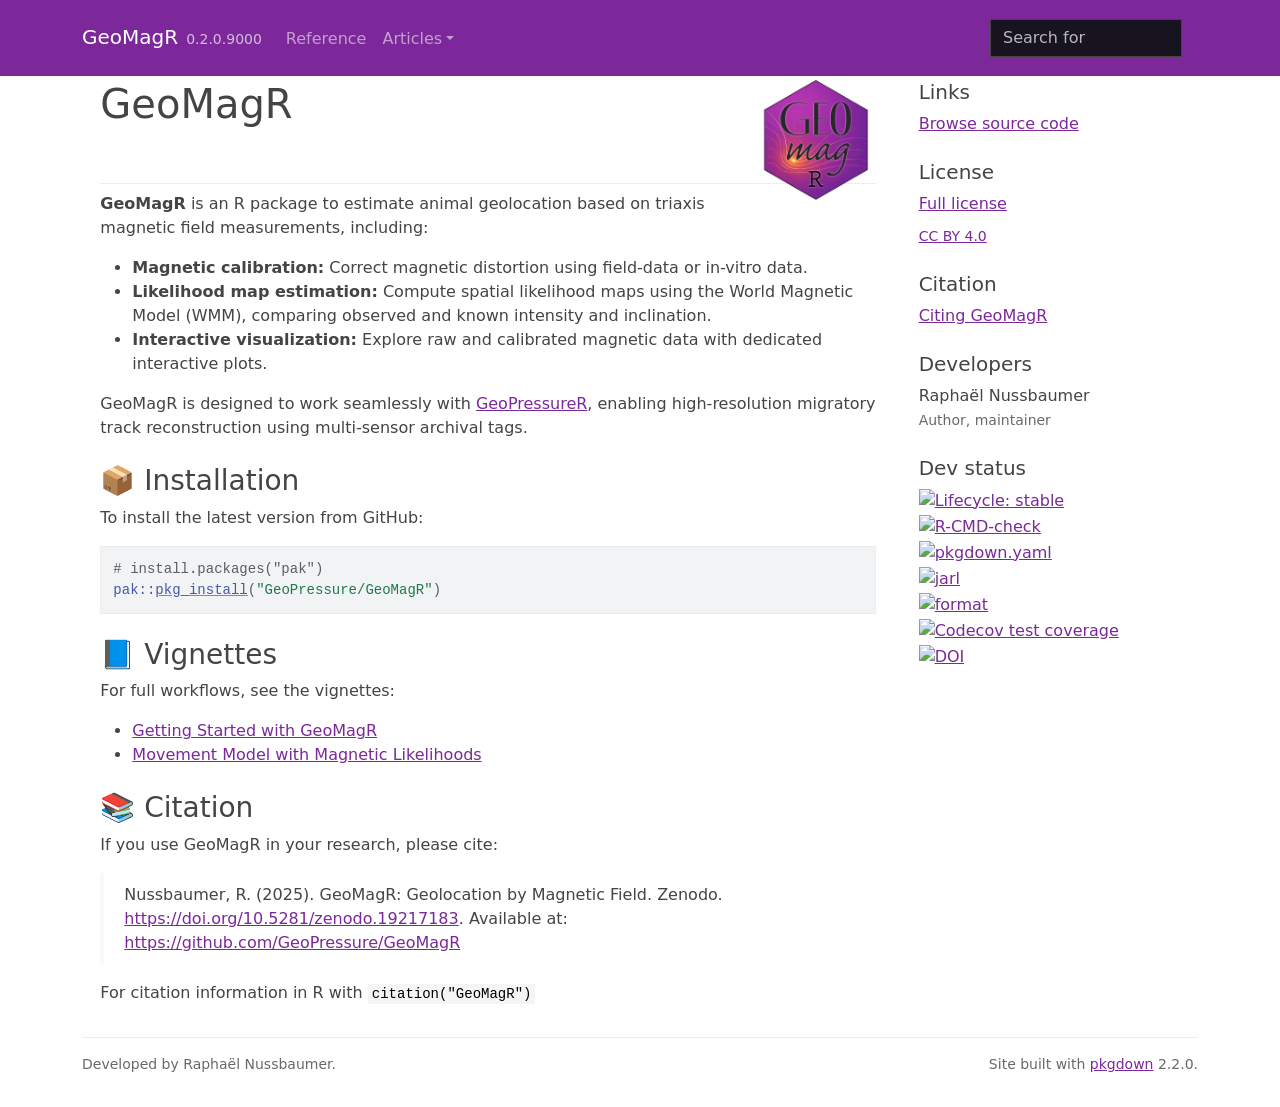
==== commit 350db571: "Deploying to gh-pages from @ GeoPressure/GeoMagR@a992974f18f6c2e9a7697b089dd1ff0b06e55759 🚀" ====
--- a/index.html
+++ b/index.html
@@ -99,7 +99,7 @@
 <blockquote>
 <p>Nussbaumer, R. (2025). GeoMagR: Geolocation by Magnetic Field. Zenodo. <a href="https://doi.org/10.5281/zenodo.19217183" class="external-link uri">https://doi.org/10.5281/zenodo.19217183</a>. Available at: <a href="https://github.com/GeoPressure/GeoMagR" class="external-link uri">https://github.com/GeoPressure/GeoMagR</a></p>
 </blockquote>
-<p>For citation information in R with list(title = “GeoMagR: Geolocation by Magnetic Field”, author = list(list(given = “Raphaël”, family = “Nussbaumer”, role = c(“aut”, “cre”), email = “<a href="mailto:rafnuss@gmail.com" class="email">rafnuss@gmail.com</a>”, comment = NULL)), year = “2025”, note = “R package version 0.1.0”, url = “<a href="https://github.com/GeoPressure/GeoMagR" class="external-link uri">https://github.com/GeoPressure/GeoMagR</a>”)</p>
+<p>For citation information in R with <code>citation("GeoMagR")</code></p>
 </div>
 </div>
   </main><aside class="col-md-3"><div class="links">
